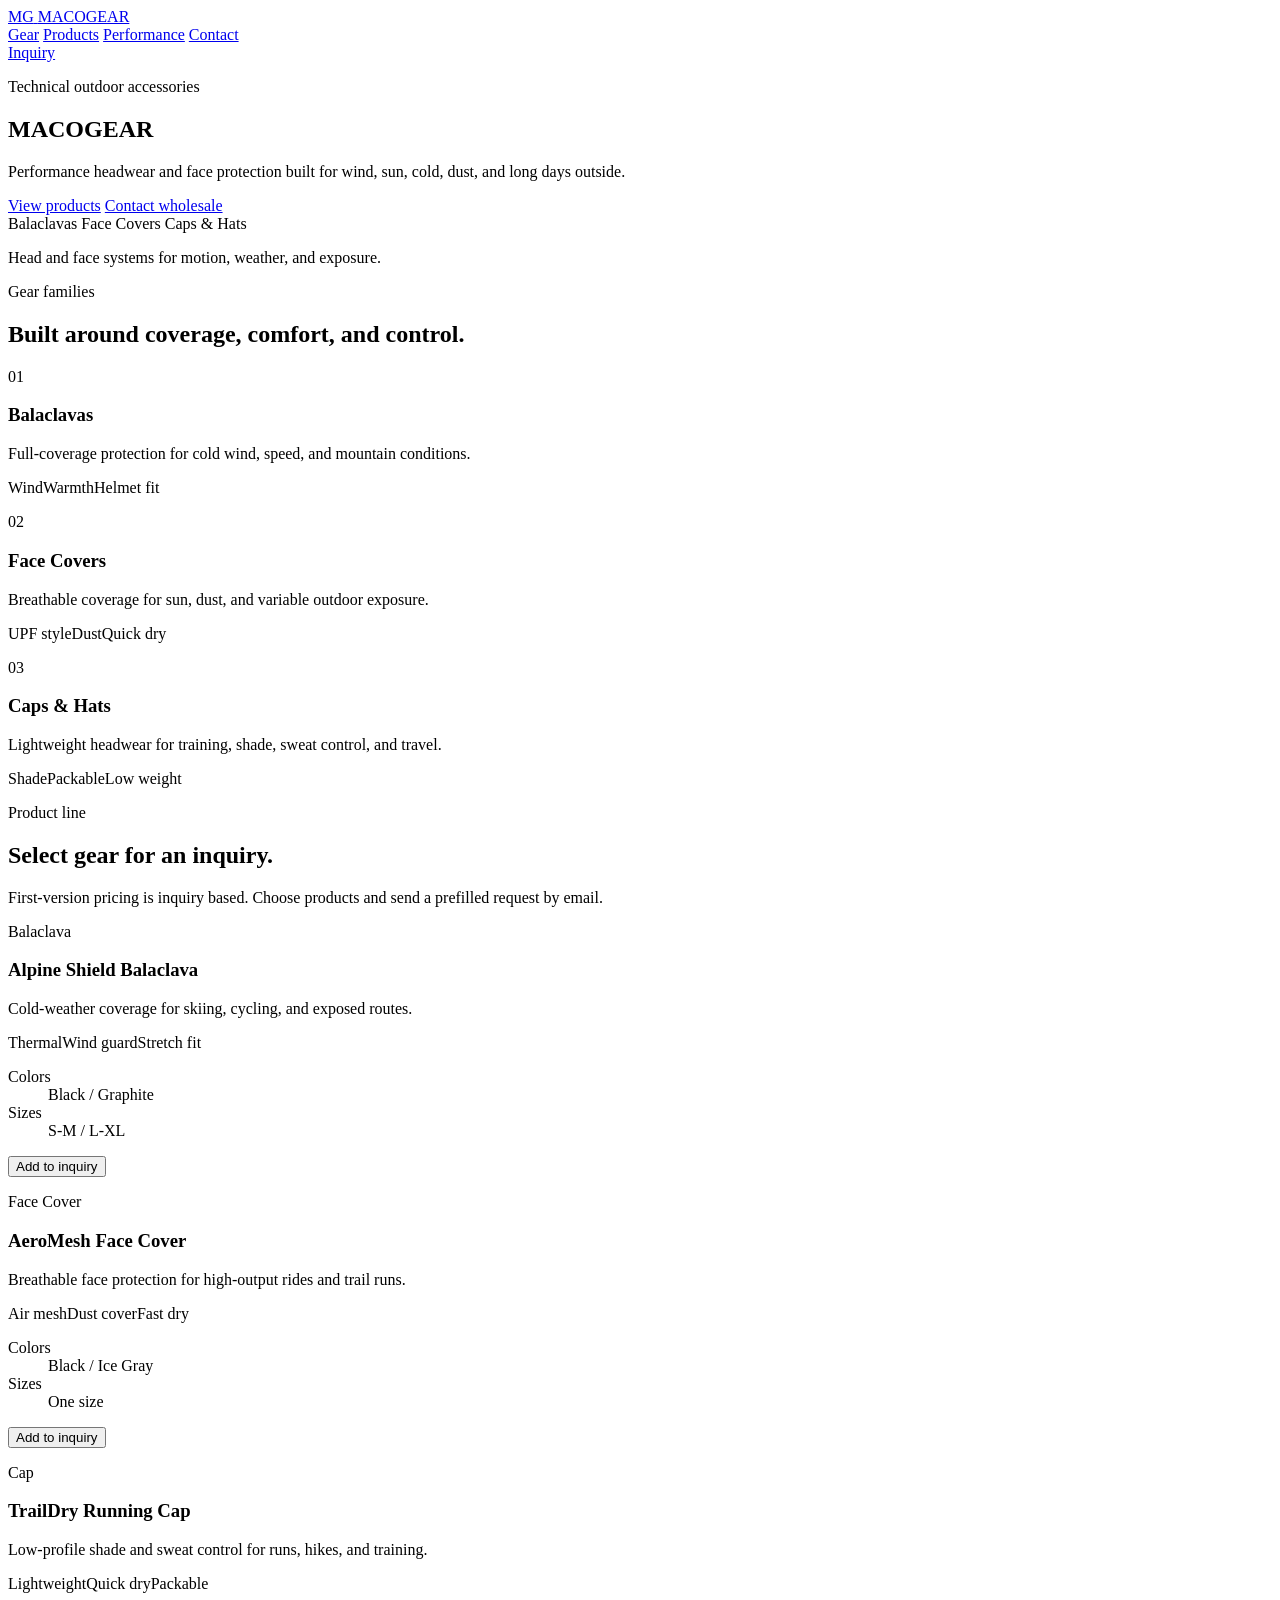
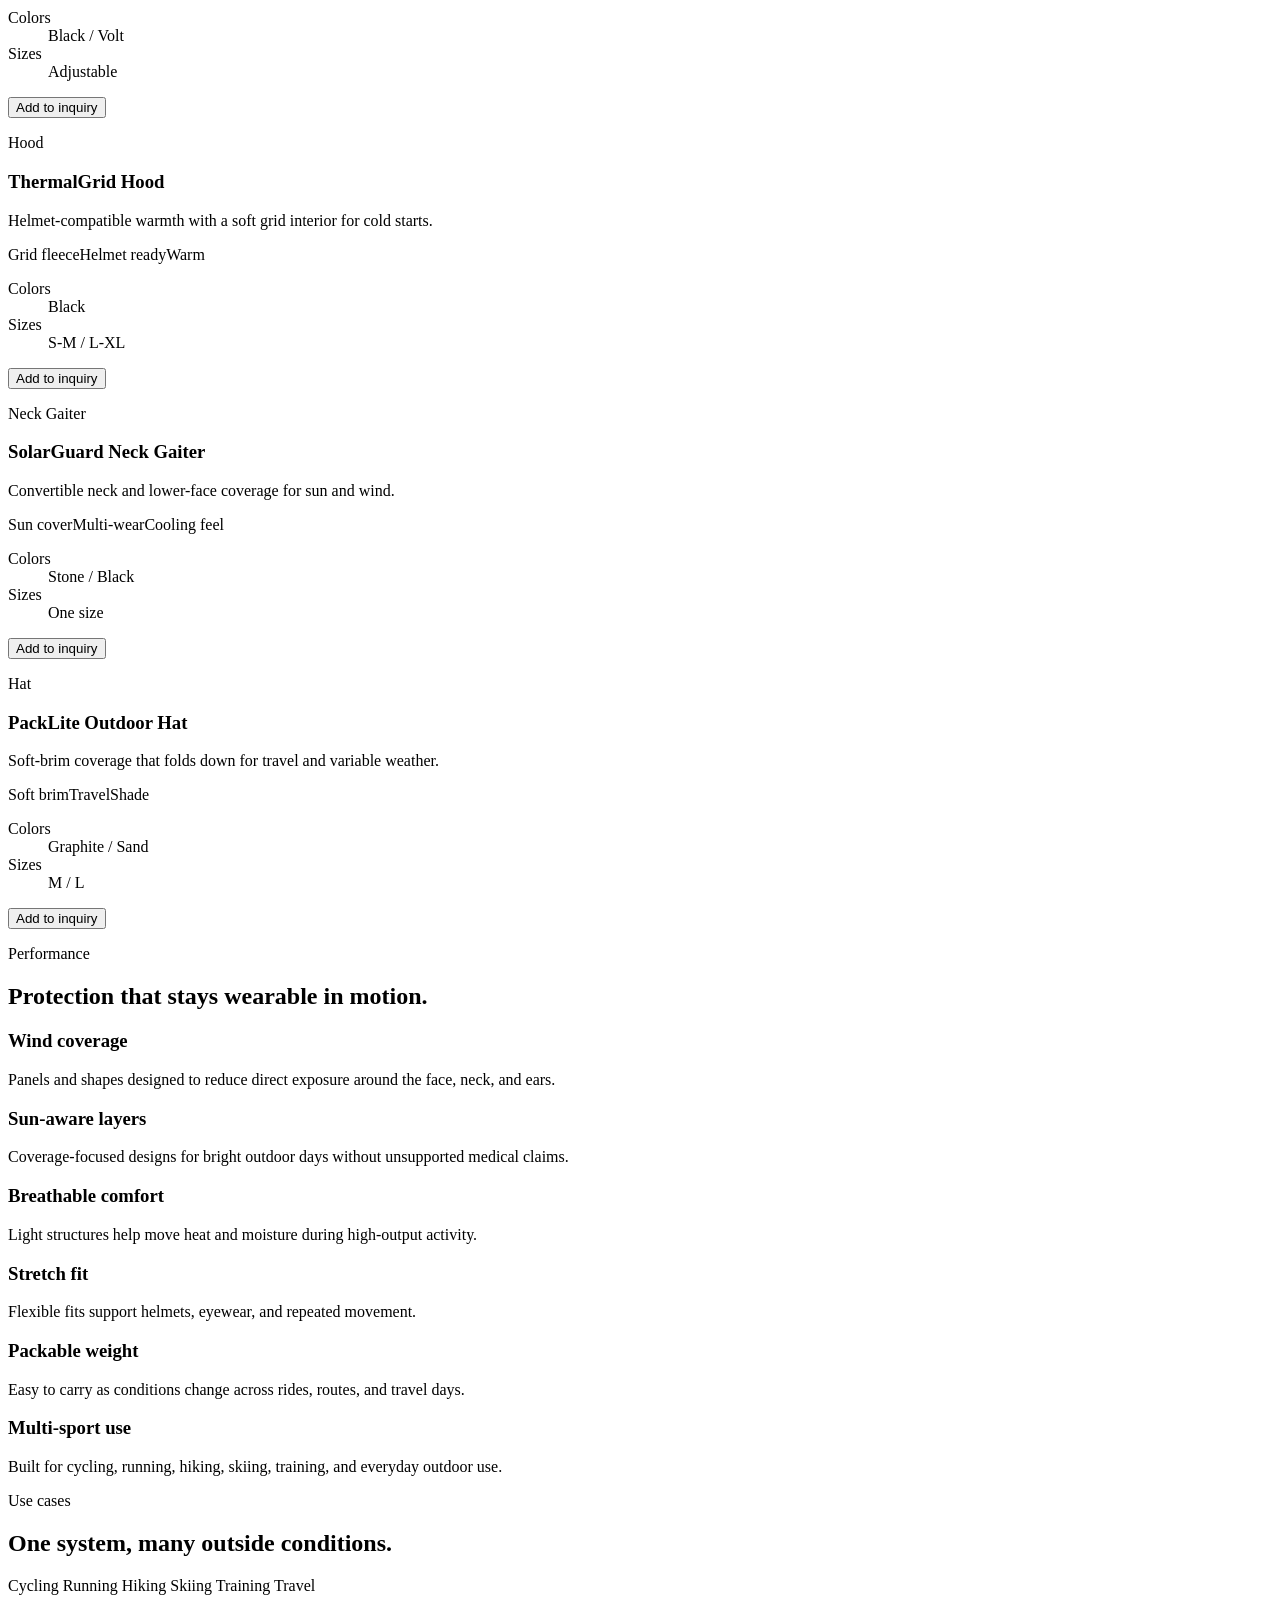
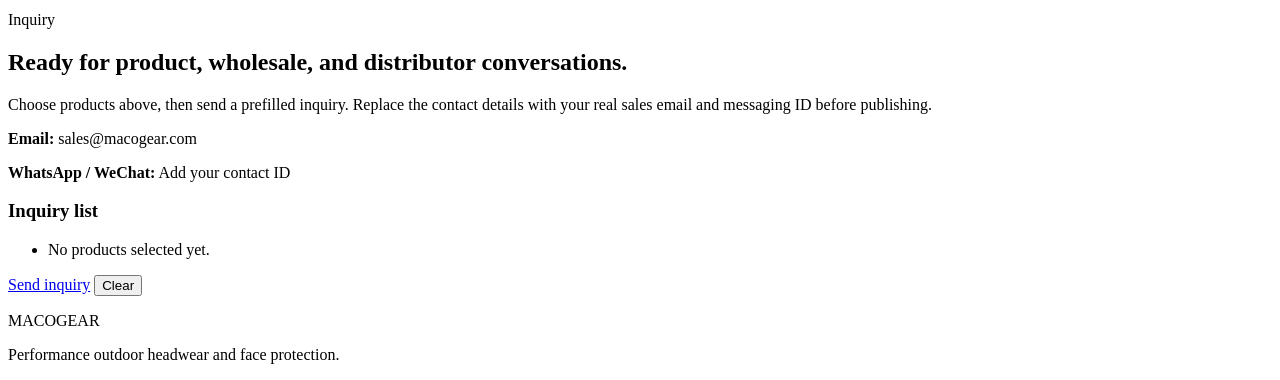
==== index.html @ 15960f17 "Build macogear site markup" ====
<!doctype html>
<html lang="en">
<head>
  <meta charset="utf-8">
  <meta name="viewport" content="width=device-width, initial-scale=1">
  <title>MACOGEAR | Performance Outdoor Headwear</title>
  <meta name="description" content="MACOGEAR designs performance outdoor headwear and face protection for cycling, running, hiking, skiing, and training.">
  <link rel="stylesheet" href="styles.css">
</head>
<body>
  <header class="site-header">
    <a class="brand" href="#top" aria-label="MACOGEAR home">
      <span class="brand-mark">MG</span>
      <span>MACOGEAR</span>
    </a>
    <nav class="site-nav" aria-label="Main navigation">
      <a href="#gear">Gear</a>
      <a href="#products">Products</a>
      <a href="#performance">Performance</a>
      <a href="#contact">Contact</a>
    </nav>
    <a class="header-cta" href="#contact">Inquiry</a>
  </header>

  <main id="top">
    <section class="hero" aria-labelledby="hero-title">
      <div class="hero-copy">
        <p class="eyebrow">Technical outdoor accessories</p>
        <h1 id="hero-title">MACOGEAR</h1>
        <p class="hero-lede">Performance headwear and face protection built for wind, sun, cold, dust, and long days outside.</p>
        <div class="hero-actions">
          <a class="button button-primary" href="#products">View products</a>
          <a class="button button-secondary" href="#contact">Contact wholesale</a>
        </div>
      </div>
      <div class="hero-panel" aria-label="MACOGEAR product focus">
        <div class="product-orbit">
          <span>Balaclavas</span>
          <span>Face Covers</span>
          <span>Caps & Hats</span>
        </div>
        <div class="mask-visual" aria-hidden="true">
          <span class="mask-line mask-line-one"></span>
          <span class="mask-line mask-line-two"></span>
          <span class="mask-line mask-line-three"></span>
        </div>
        <p>Head and face systems for motion, weather, and exposure.</p>
      </div>
    </section>

    <section class="section" id="gear" aria-labelledby="gear-title">
      <div class="section-heading">
        <p class="eyebrow">Gear families</p>
        <h2 id="gear-title">Built around coverage, comfort, and control.</h2>
      </div>
      <div class="series-grid">
        <article class="series-card">
          <p class="series-index">01</p>
          <h3>Balaclavas</h3>
          <p>Full-coverage protection for cold wind, speed, and mountain conditions.</p>
          <div class="tag-row"><span>Wind</span><span>Warmth</span><span>Helmet fit</span></div>
        </article>
        <article class="series-card">
          <p class="series-index">02</p>
          <h3>Face Covers</h3>
          <p>Breathable coverage for sun, dust, and variable outdoor exposure.</p>
          <div class="tag-row"><span>UPF style</span><span>Dust</span><span>Quick dry</span></div>
        </article>
        <article class="series-card">
          <p class="series-index">03</p>
          <h3>Caps & Hats</h3>
          <p>Lightweight headwear for training, shade, sweat control, and travel.</p>
          <div class="tag-row"><span>Shade</span><span>Packable</span><span>Low weight</span></div>
        </article>
      </div>
    </section>

    <section class="section product-section" id="products" aria-labelledby="products-title">
      <div class="section-heading split">
        <div>
          <p class="eyebrow">Product line</p>
          <h2 id="products-title">Select gear for an inquiry.</h2>
        </div>
        <p>First-version pricing is inquiry based. Choose products and send a prefilled request by email.</p>
      </div>
      <div class="product-grid">
        <article class="product-card" data-product="Alpine Shield Balaclava">
          <p class="product-category">Balaclava</p>
          <h3>Alpine Shield Balaclava</h3>
          <p>Cold-weather coverage for skiing, cycling, and exposed routes.</p>
          <div class="tag-row"><span>Thermal</span><span>Wind guard</span><span>Stretch fit</span></div>
          <dl>
            <div><dt>Colors</dt><dd>Black / Graphite</dd></div>
            <div><dt>Sizes</dt><dd>S-M / L-XL</dd></div>
          </dl>
          <button class="button button-card" type="button" data-add-product="Alpine Shield Balaclava">Add to inquiry</button>
        </article>
        <article class="product-card" data-product="AeroMesh Face Cover">
          <p class="product-category">Face Cover</p>
          <h3>AeroMesh Face Cover</h3>
          <p>Breathable face protection for high-output rides and trail runs.</p>
          <div class="tag-row"><span>Air mesh</span><span>Dust cover</span><span>Fast dry</span></div>
          <dl>
            <div><dt>Colors</dt><dd>Black / Ice Gray</dd></div>
            <div><dt>Sizes</dt><dd>One size</dd></div>
          </dl>
          <button class="button button-card" type="button" data-add-product="AeroMesh Face Cover">Add to inquiry</button>
        </article>
        <article class="product-card" data-product="TrailDry Running Cap">
          <p class="product-category">Cap</p>
          <h3>TrailDry Running Cap</h3>
          <p>Low-profile shade and sweat control for runs, hikes, and training.</p>
          <div class="tag-row"><span>Lightweight</span><span>Quick dry</span><span>Packable</span></div>
          <dl>
            <div><dt>Colors</dt><dd>Black / Volt</dd></div>
            <div><dt>Sizes</dt><dd>Adjustable</dd></div>
          </dl>
          <button class="button button-card" type="button" data-add-product="TrailDry Running Cap">Add to inquiry</button>
        </article>
        <article class="product-card" data-product="ThermalGrid Hood">
          <p class="product-category">Hood</p>
          <h3>ThermalGrid Hood</h3>
          <p>Helmet-compatible warmth with a soft grid interior for cold starts.</p>
          <div class="tag-row"><span>Grid fleece</span><span>Helmet ready</span><span>Warm</span></div>
          <dl>
            <div><dt>Colors</dt><dd>Black</dd></div>
            <div><dt>Sizes</dt><dd>S-M / L-XL</dd></div>
          </dl>
          <button class="button button-card" type="button" data-add-product="ThermalGrid Hood">Add to inquiry</button>
        </article>
        <article class="product-card" data-product="SolarGuard Neck Gaiter">
          <p class="product-category">Neck Gaiter</p>
          <h3>SolarGuard Neck Gaiter</h3>
          <p>Convertible neck and lower-face coverage for sun and wind.</p>
          <div class="tag-row"><span>Sun cover</span><span>Multi-wear</span><span>Cooling feel</span></div>
          <dl>
            <div><dt>Colors</dt><dd>Stone / Black</dd></div>
            <div><dt>Sizes</dt><dd>One size</dd></div>
          </dl>
          <button class="button button-card" type="button" data-add-product="SolarGuard Neck Gaiter">Add to inquiry</button>
        </article>
        <article class="product-card" data-product="PackLite Outdoor Hat">
          <p class="product-category">Hat</p>
          <h3>PackLite Outdoor Hat</h3>
          <p>Soft-brim coverage that folds down for travel and variable weather.</p>
          <div class="tag-row"><span>Soft brim</span><span>Travel</span><span>Shade</span></div>
          <dl>
            <div><dt>Colors</dt><dd>Graphite / Sand</dd></div>
            <div><dt>Sizes</dt><dd>M / L</dd></div>
          </dl>
          <button class="button button-card" type="button" data-add-product="PackLite Outdoor Hat">Add to inquiry</button>
        </article>
      </div>
    </section>

    <section class="section performance" id="performance" aria-labelledby="performance-title">
      <div class="section-heading">
        <p class="eyebrow">Performance</p>
        <h2 id="performance-title">Protection that stays wearable in motion.</h2>
      </div>
      <div class="feature-grid">
        <article><h3>Wind coverage</h3><p>Panels and shapes designed to reduce direct exposure around the face, neck, and ears.</p></article>
        <article><h3>Sun-aware layers</h3><p>Coverage-focused designs for bright outdoor days without unsupported medical claims.</p></article>
        <article><h3>Breathable comfort</h3><p>Light structures help move heat and moisture during high-output activity.</p></article>
        <article><h3>Stretch fit</h3><p>Flexible fits support helmets, eyewear, and repeated movement.</p></article>
        <article><h3>Packable weight</h3><p>Easy to carry as conditions change across rides, routes, and travel days.</p></article>
        <article><h3>Multi-sport use</h3><p>Built for cycling, running, hiking, skiing, training, and everyday outdoor use.</p></article>
      </div>
    </section>

    <section class="section use-cases" aria-labelledby="use-title">
      <div class="section-heading split">
        <div>
          <p class="eyebrow">Use cases</p>
          <h2 id="use-title">One system, many outside conditions.</h2>
        </div>
      </div>
      <div class="case-strip" aria-label="Outdoor use cases">
        <span>Cycling</span>
        <span>Running</span>
        <span>Hiking</span>
        <span>Skiing</span>
        <span>Training</span>
        <span>Travel</span>
      </div>
    </section>

    <section class="section contact" id="contact" aria-labelledby="contact-title">
      <div class="contact-copy">
        <p class="eyebrow">Inquiry</p>
        <h2 id="contact-title">Ready for product, wholesale, and distributor conversations.</h2>
        <p>Choose products above, then send a prefilled inquiry. Replace the contact details with your real sales email and messaging ID before publishing.</p>
        <div class="contact-methods">
          <p><strong>Email:</strong> sales@macogear.com</p>
          <p><strong>WhatsApp / WeChat:</strong> Add your contact ID</p>
        </div>
      </div>
      <aside class="inquiry-panel" aria-labelledby="inquiry-title">
        <h3 id="inquiry-title">Inquiry list</h3>
        <ul id="inquiry-list" class="inquiry-list">
          <li class="empty-state">No products selected yet.</li>
        </ul>
        <div class="inquiry-actions">
          <a class="button button-primary disabled" id="send-inquiry" href="mailto:sales@macogear.com?subject=MACOGEAR%20Product%20Inquiry">Send inquiry</a>
          <button class="button button-secondary" id="clear-inquiry" type="button">Clear</button>
        </div>
      </aside>
    </section>
  </main>

  <footer class="site-footer">
    <p>MACOGEAR</p>
    <p>Performance outdoor headwear and face protection.</p>
  </footer>

  <script src="script.js"></script>
</body>
</html>
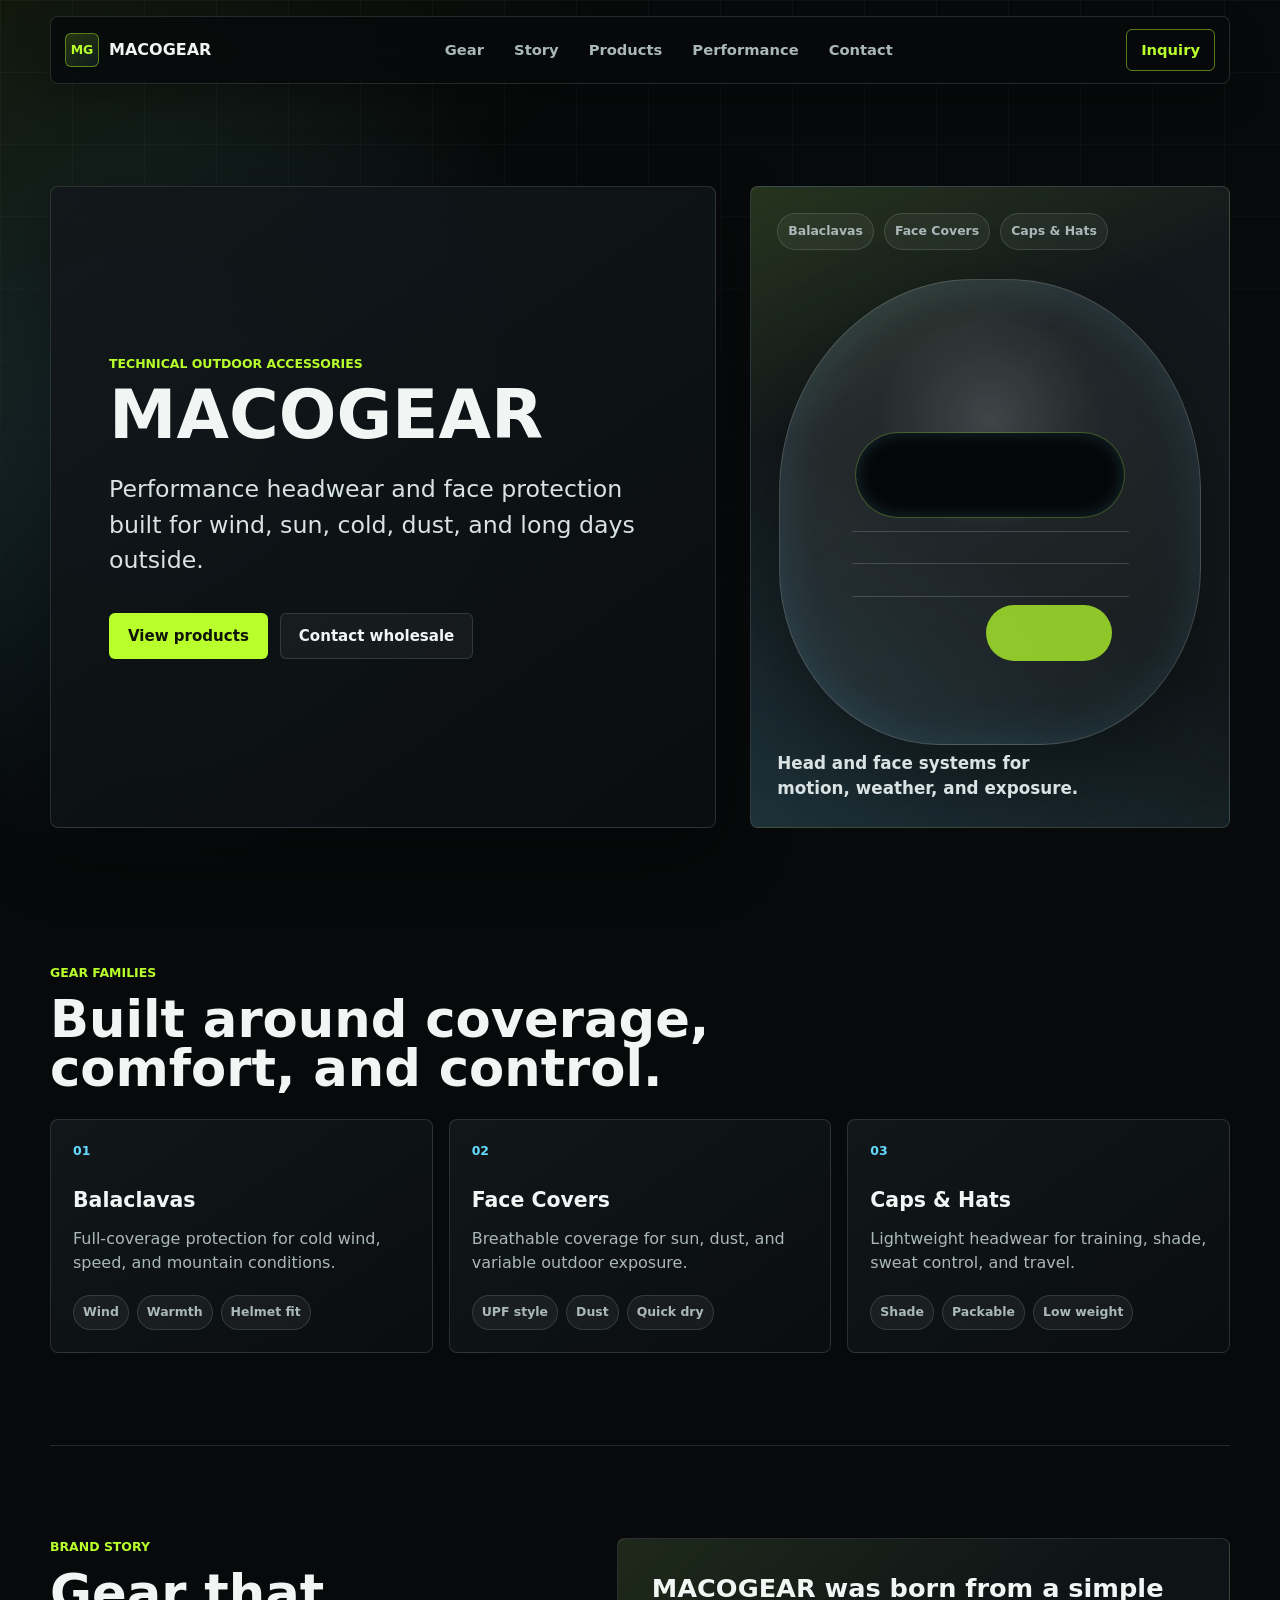
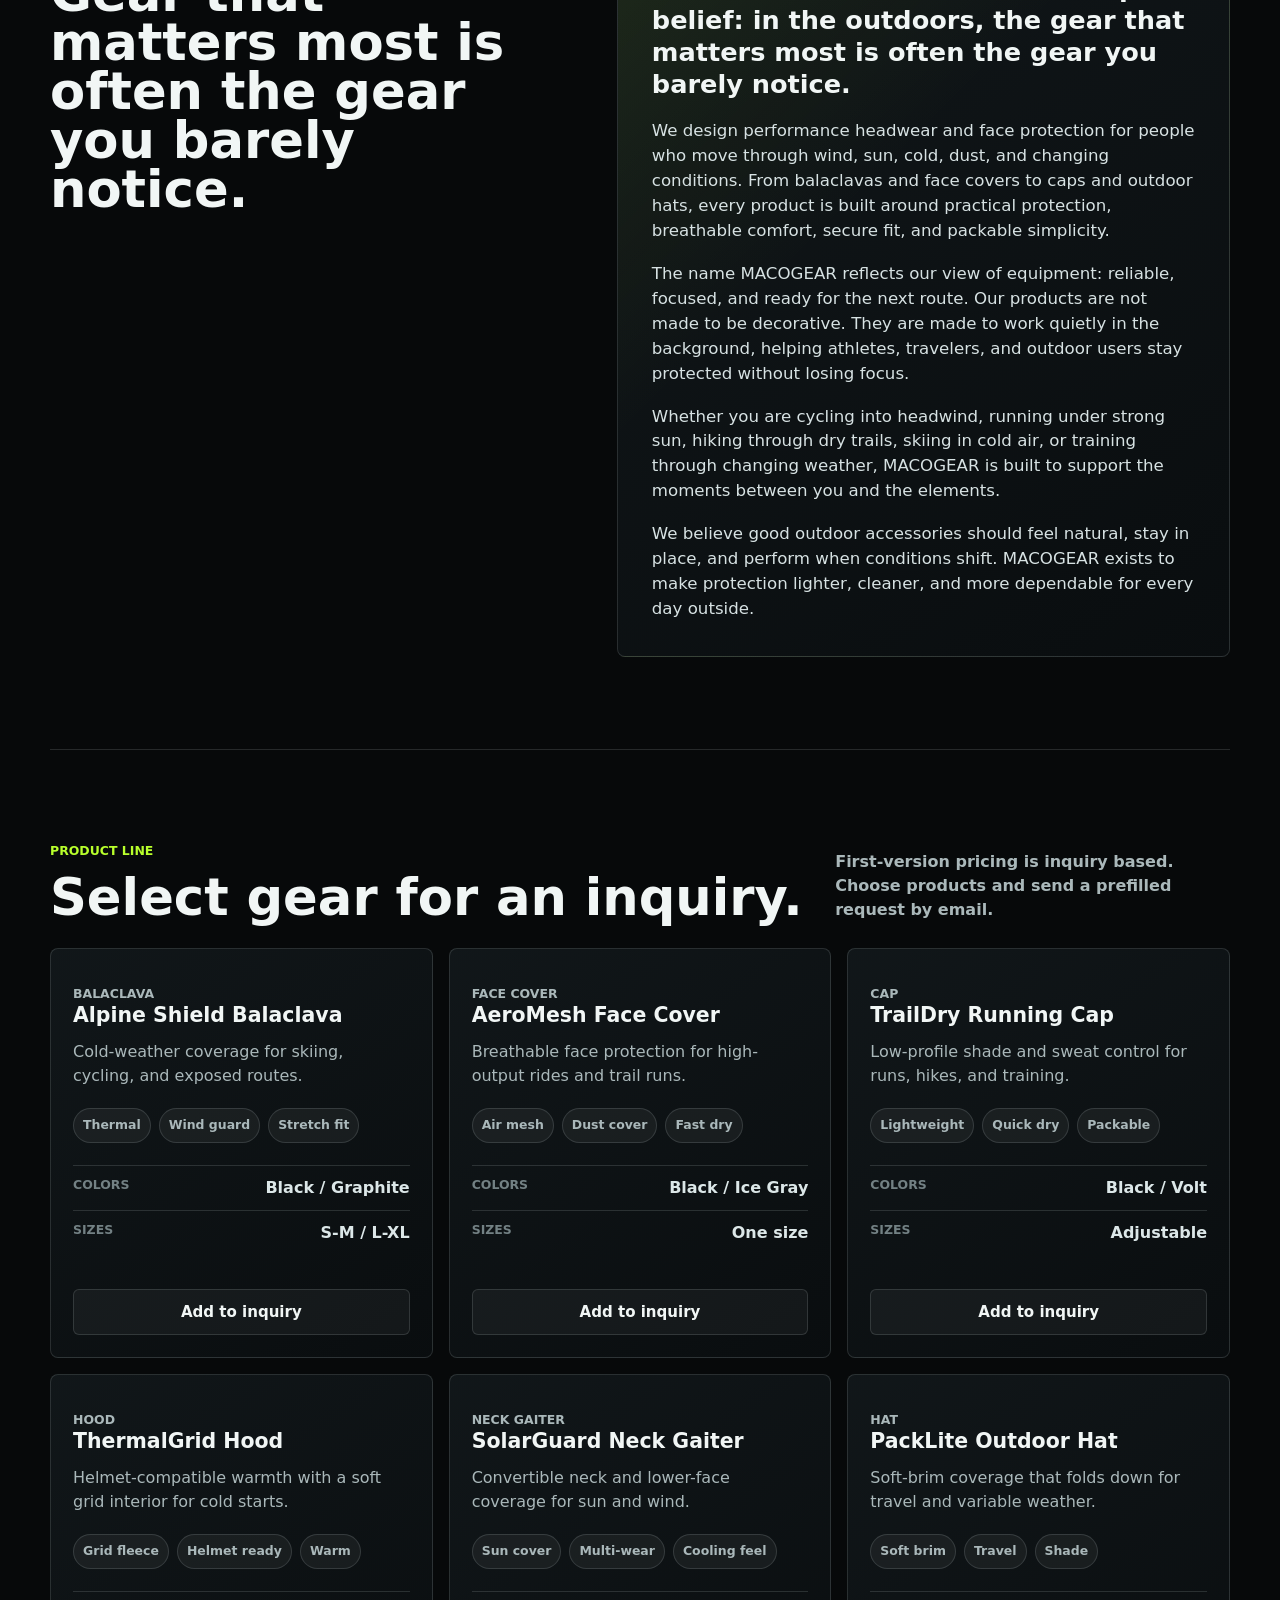
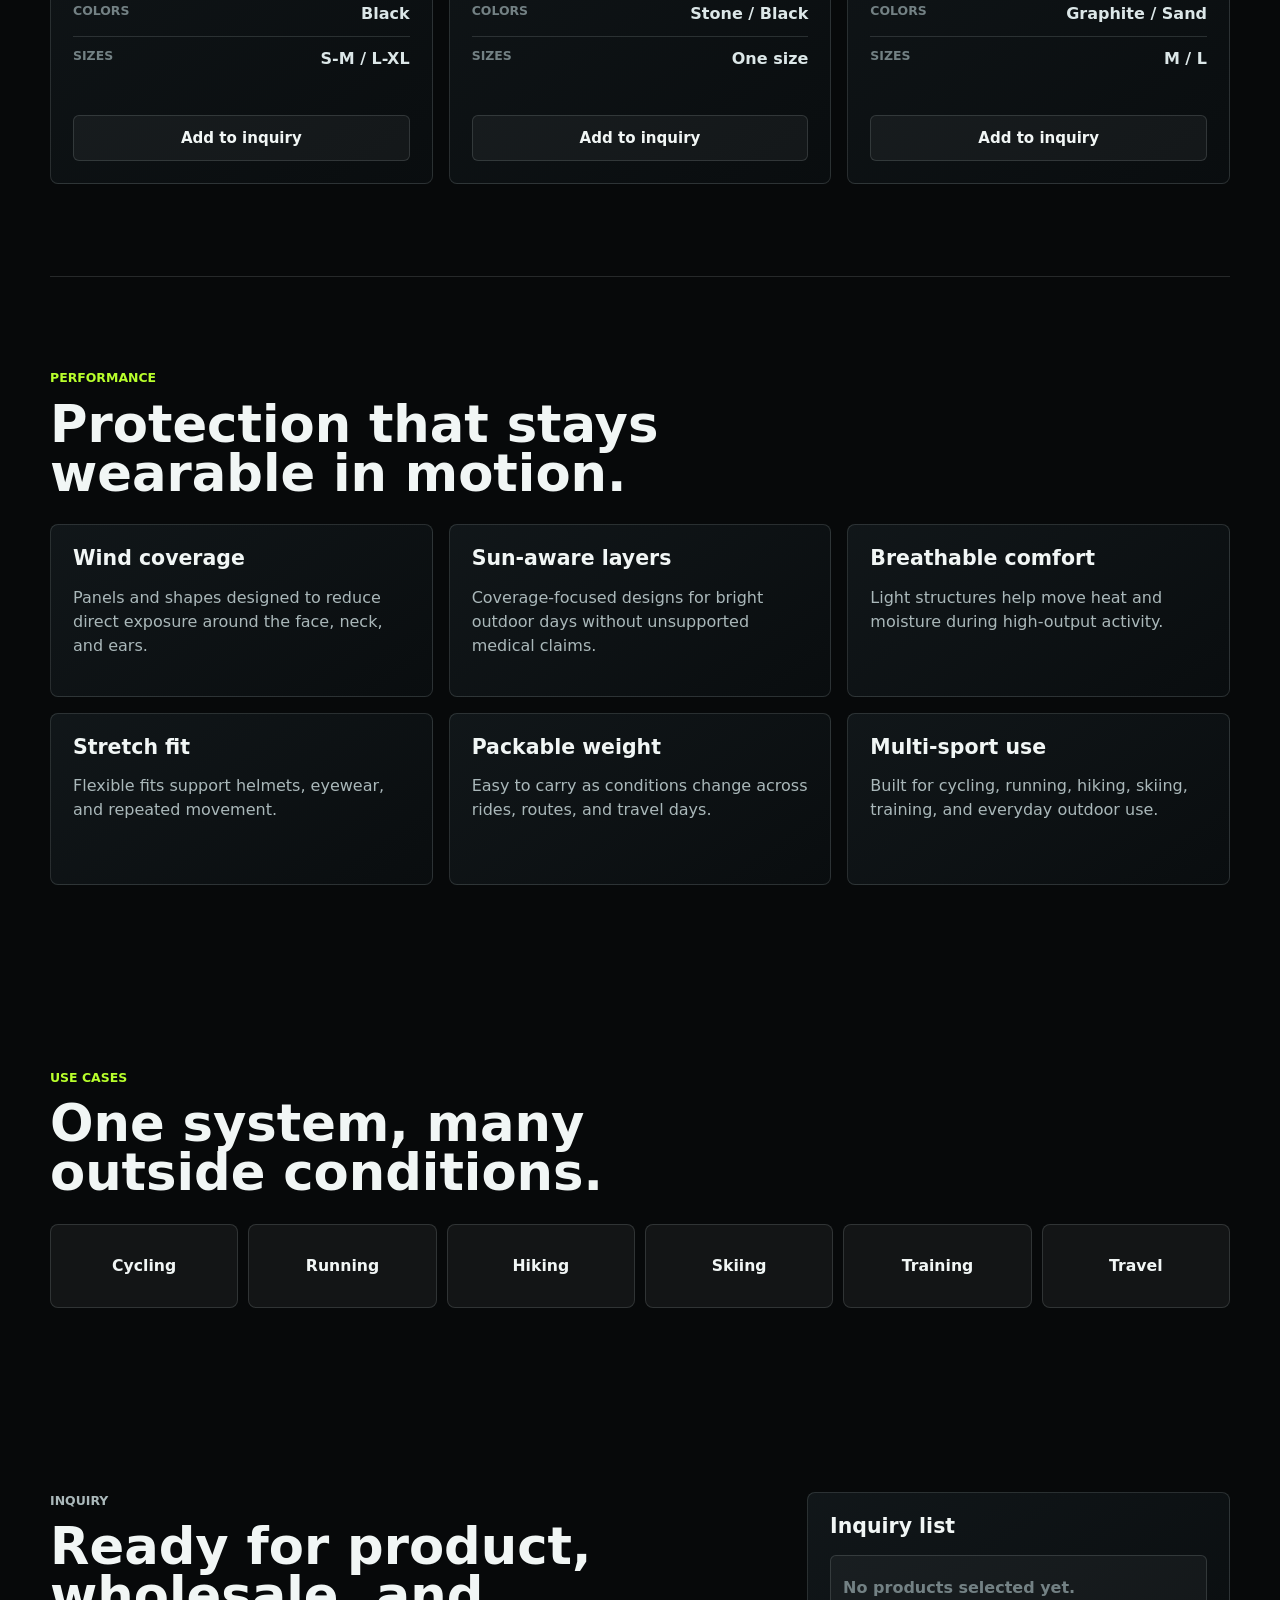
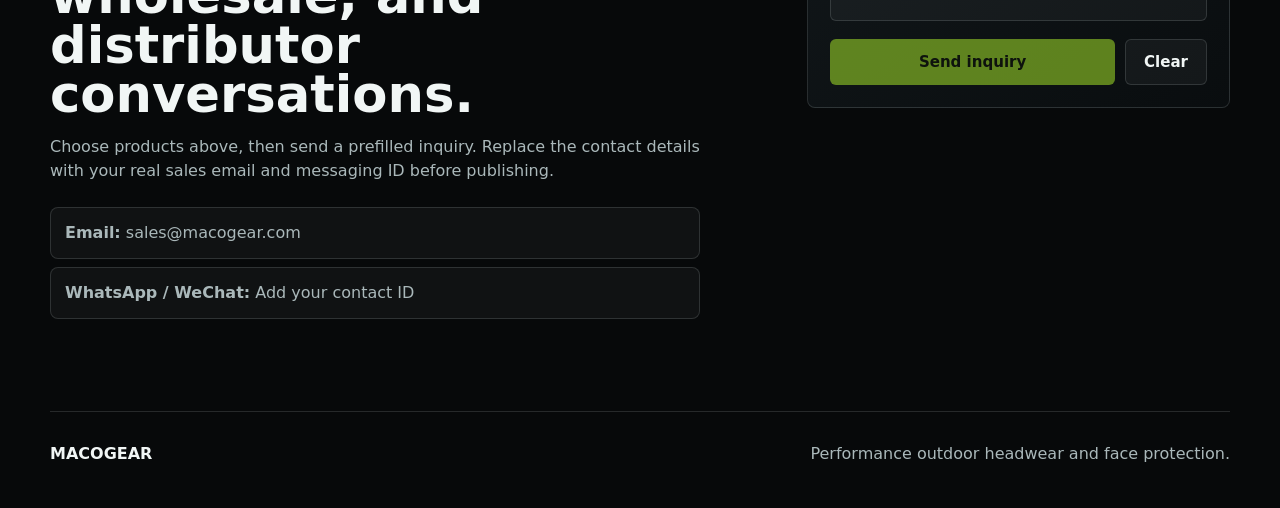
==== commit aad0f070: "Add macogear brand story" ====
--- a/index.html
+++ b/index.html
@@ -15,6 +15,7 @@
     </a>
     <nav class="site-nav" aria-label="Main navigation">
       <a href="#gear">Gear</a>
+      <a href="#story">Story</a>
       <a href="#products">Products</a>
       <a href="#performance">Performance</a>
       <a href="#contact">Contact</a>
@@ -75,6 +76,20 @@
       </div>
     </section>
 
+    <section class="section story-section" id="story" aria-labelledby="story-title">
+      <div class="story-kicker">
+        <p class="eyebrow">Brand story</p>
+        <h2 id="story-title">Gear that matters most is often the gear you barely notice.</h2>
+      </div>
+      <div class="story-copy">
+        <p>MACOGEAR was born from a simple belief: in the outdoors, the gear that matters most is often the gear you barely notice.</p>
+        <p>We design performance headwear and face protection for people who move through wind, sun, cold, dust, and changing conditions. From balaclavas and face covers to caps and outdoor hats, every product is built around practical protection, breathable comfort, secure fit, and packable simplicity.</p>
+        <p>The name MACOGEAR reflects our view of equipment: reliable, focused, and ready for the next route. Our products are not made to be decorative. They are made to work quietly in the background, helping athletes, travelers, and outdoor users stay protected without losing focus.</p>
+        <p>Whether you are cycling into headwind, running under strong sun, hiking through dry trails, skiing in cold air, or training through changing weather, MACOGEAR is built to support the moments between you and the elements.</p>
+        <p>We believe good outdoor accessories should feel natural, stay in place, and perform when conditions shift. MACOGEAR exists to make protection lighter, cleaner, and more dependable for every day outside.</p>
+      </div>
+    </section>
+
     <section class="section product-section" id="products" aria-labelledby="products-title">
       <div class="section-heading split">
         <div>
--- a/styles.css
+++ b/styles.css
@@ -0,0 +1,833 @@
+:root {
+  color-scheme: dark;
+  --bg: #07090a;
+  --bg-soft: #0d1113;
+  --panel: #12181b;
+  --panel-strong: #182126;
+  --line: rgba(225, 236, 239, 0.14);
+  --text: #f1f6f5;
+  --muted: #aab8ba;
+  --dim: #738184;
+  --accent: #b8ff2c;
+  --accent-cool: #66d9ff;
+  --danger: #ff6b57;
+  --shadow: 0 24px 70px rgba(0, 0, 0, 0.38);
+}
+
+* {
+  box-sizing: border-box;
+}
+
+html {
+  scroll-behavior: smooth;
+  overflow-x: hidden;
+}
+
+body {
+  margin: 0;
+  min-width: 320px;
+  overflow-x: hidden;
+  background:
+    radial-gradient(circle at 12% 8%, rgba(102, 217, 255, 0.14), transparent 28rem),
+    linear-gradient(135deg, rgba(184, 255, 44, 0.06), transparent 30rem),
+    var(--bg);
+  color: var(--text);
+  font-family: Inter, ui-sans-serif, system-ui, -apple-system, BlinkMacSystemFont, "Segoe UI", sans-serif;
+  line-height: 1.5;
+}
+
+body::before {
+  position: fixed;
+  inset: 0;
+  z-index: -1;
+  pointer-events: none;
+  content: "";
+  background-image:
+    linear-gradient(rgba(255, 255, 255, 0.035) 1px, transparent 1px),
+    linear-gradient(90deg, rgba(255, 255, 255, 0.035) 1px, transparent 1px);
+  background-size: 72px 72px;
+  mask-image: linear-gradient(to bottom, black, transparent 78%);
+}
+
+a {
+  color: inherit;
+  text-decoration: none;
+}
+
+button,
+a {
+  -webkit-tap-highlight-color: transparent;
+}
+
+.site-header {
+  position: sticky;
+  top: 0;
+  z-index: 20;
+  display: grid;
+  grid-template-columns: auto 1fr auto;
+  align-items: center;
+  gap: 24px;
+  width: min(1180px, calc(100% - 32px));
+  margin: 16px auto 0;
+  padding: 12px 14px;
+  border: 1px solid var(--line);
+  border-radius: 8px;
+  background: rgba(7, 9, 10, 0.82);
+  box-shadow: 0 16px 36px rgba(0, 0, 0, 0.24);
+  backdrop-filter: blur(18px);
+}
+
+.brand {
+  display: inline-flex;
+  align-items: center;
+  gap: 10px;
+  font-weight: 800;
+  letter-spacing: 0;
+}
+
+.brand-mark {
+  display: grid;
+  width: 34px;
+  height: 34px;
+  place-items: center;
+  border: 1px solid rgba(184, 255, 44, 0.42);
+  border-radius: 6px;
+  background: linear-gradient(145deg, rgba(184, 255, 44, 0.18), rgba(102, 217, 255, 0.08));
+  color: var(--accent);
+  font-size: 0.78rem;
+}
+
+.site-nav {
+  display: flex;
+  justify-content: center;
+  gap: 6px;
+}
+
+.site-nav a,
+.header-cta {
+  border-radius: 6px;
+  color: var(--muted);
+  font-size: 0.92rem;
+  font-weight: 700;
+}
+
+.site-nav a {
+  padding: 9px 12px;
+}
+
+.site-nav a:hover,
+.site-nav a:focus-visible {
+  background: rgba(255, 255, 255, 0.06);
+  color: var(--text);
+  outline: none;
+}
+
+.header-cta {
+  padding: 9px 14px;
+  border: 1px solid rgba(184, 255, 44, 0.48);
+  color: var(--accent);
+}
+
+.hero {
+  display: grid;
+  grid-template-columns: minmax(0, 1fr) minmax(340px, 0.72fr);
+  gap: 34px;
+  align-items: stretch;
+  width: min(1180px, calc(100% - 32px));
+  min-height: min(760px, calc(100svh - 104px));
+  margin: 28px auto 0;
+  padding: clamp(36px, 6vw, 74px) 0 44px;
+}
+
+.hero-copy,
+.hero-panel,
+.series-card,
+.product-card,
+.feature-grid article,
+.inquiry-panel {
+  border: 1px solid var(--line);
+  border-radius: 8px;
+  background: linear-gradient(145deg, rgba(18, 24, 27, 0.94), rgba(10, 14, 16, 0.94));
+}
+
+.hero-copy {
+  display: flex;
+  flex-direction: column;
+  justify-content: center;
+  padding: clamp(28px, 5vw, 58px);
+  overflow: hidden;
+  box-shadow: var(--shadow);
+}
+
+.eyebrow {
+  margin: 0 0 12px;
+  color: var(--accent);
+  font-size: 0.78rem;
+  font-weight: 900;
+  letter-spacing: 0;
+  text-transform: uppercase;
+}
+
+h1,
+h2,
+h3,
+p {
+  overflow-wrap: anywhere;
+}
+
+h1 {
+  margin: 0;
+  font-size: clamp(3rem, 5.3vw, 5rem);
+  line-height: 0.86;
+  letter-spacing: 0;
+  text-transform: uppercase;
+  white-space: nowrap;
+  overflow-wrap: normal;
+}
+
+.hero-lede {
+  max-width: 660px;
+  margin: 28px 0 0;
+  color: #d9e3e4;
+  font-size: clamp(1.12rem, 2vw, 1.48rem);
+}
+
+.hero-actions {
+  display: flex;
+  flex-wrap: wrap;
+  gap: 12px;
+  margin-top: 34px;
+}
+
+.button {
+  display: inline-flex;
+  align-items: center;
+  justify-content: center;
+  min-height: 46px;
+  padding: 0 18px;
+  border: 1px solid transparent;
+  border-radius: 6px;
+  cursor: pointer;
+  font: inherit;
+  font-size: 0.94rem;
+  font-weight: 900;
+  transition: transform 160ms ease, border-color 160ms ease, background 160ms ease, color 160ms ease;
+}
+
+.button:hover,
+.button:focus-visible {
+  transform: translateY(-1px);
+  outline: none;
+}
+
+.button-primary {
+  background: var(--accent);
+  color: #101507;
+}
+
+.button-secondary,
+.button-card {
+  border-color: var(--line);
+  background: rgba(255, 255, 255, 0.045);
+  color: var(--text);
+}
+
+.button-card {
+  width: 100%;
+  margin-top: auto;
+}
+
+.button-card.is-selected {
+  border-color: rgba(184, 255, 44, 0.6);
+  background: rgba(184, 255, 44, 0.12);
+  color: var(--accent);
+}
+
+.button.disabled {
+  pointer-events: none;
+  opacity: 0.48;
+}
+
+.hero-panel {
+  position: relative;
+  display: flex;
+  flex-direction: column;
+  justify-content: space-between;
+  min-height: 520px;
+  padding: 26px;
+  overflow: hidden;
+  background:
+    linear-gradient(155deg, rgba(184, 255, 44, 0.12), transparent 32%),
+    linear-gradient(30deg, rgba(102, 217, 255, 0.13), transparent 44%),
+    var(--panel);
+}
+
+.product-orbit {
+  display: flex;
+  flex-wrap: wrap;
+  gap: 10px;
+  position: relative;
+  z-index: 2;
+}
+
+.product-orbit span,
+.tag-row span,
+.case-strip span {
+  border: 1px solid var(--line);
+  border-radius: 999px;
+  background: rgba(255, 255, 255, 0.05);
+  color: var(--muted);
+  font-size: 0.78rem;
+  font-weight: 800;
+}
+
+.product-orbit span {
+  padding: 8px 10px;
+}
+
+.mask-visual {
+  position: absolute;
+  inset: 92px 28px 82px;
+  border: 1px solid rgba(255, 255, 255, 0.18);
+  border-radius: 46% 46% 38% 38%;
+  background:
+    radial-gradient(circle at 50% 30%, rgba(241, 246, 245, 0.14), transparent 7rem),
+    linear-gradient(145deg, rgba(255, 255, 255, 0.10), rgba(255, 255, 255, 0.02));
+  box-shadow: inset 0 0 50px rgba(102, 217, 255, 0.12), 0 34px 80px rgba(0, 0, 0, 0.35);
+}
+
+.mask-visual::before {
+  position: absolute;
+  top: 33%;
+  left: 18%;
+  width: 64%;
+  height: 18%;
+  border-radius: 999px;
+  background: #050607;
+  box-shadow: 0 0 0 1px rgba(184, 255, 44, 0.22), inset 0 0 18px rgba(102, 217, 255, 0.18);
+  content: "";
+}
+
+.mask-visual::after {
+  position: absolute;
+  right: 21%;
+  bottom: 18%;
+  width: 30%;
+  height: 12%;
+  border-radius: 999px;
+  background: rgba(184, 255, 44, 0.74);
+  content: "";
+}
+
+.mask-line {
+  position: absolute;
+  left: 17%;
+  right: 17%;
+  height: 1px;
+  background: rgba(255, 255, 255, 0.16);
+}
+
+.mask-line-one {
+  top: 54%;
+}
+
+.mask-line-two {
+  top: 61%;
+}
+
+.mask-line-three {
+  top: 68%;
+}
+
+.hero-panel p {
+  position: relative;
+  z-index: 2;
+  max-width: 310px;
+  margin: 0;
+  color: #d9e3e4;
+  font-size: 1.05rem;
+  font-weight: 700;
+}
+
+.section {
+  width: min(1180px, calc(100% - 32px));
+  margin: 0 auto;
+  padding: clamp(56px, 8vw, 92px) 0;
+}
+
+.section-heading {
+  max-width: 760px;
+  margin-bottom: 26px;
+}
+
+.section-heading.split {
+  display: grid;
+  grid-template-columns: minmax(0, 1fr) minmax(240px, 0.52fr);
+  gap: 26px;
+  align-items: end;
+  max-width: none;
+}
+
+.section-heading h2 {
+  margin: 0;
+  font-size: clamp(2rem, 4vw, 4rem);
+  line-height: 0.96;
+  letter-spacing: 0;
+}
+
+.section-heading p:not(.eyebrow) {
+  margin: 0;
+  color: var(--muted);
+  font-weight: 650;
+}
+
+.series-grid,
+.product-grid,
+.feature-grid {
+  display: grid;
+  gap: 16px;
+}
+
+.series-grid {
+  grid-template-columns: repeat(3, minmax(0, 1fr));
+}
+
+.series-card,
+.product-card,
+.feature-grid article {
+  padding: 22px;
+}
+
+.series-index,
+.product-category {
+  margin: 0 0 28px;
+  color: var(--accent-cool);
+  font-size: 0.78rem;
+  font-weight: 900;
+  text-transform: uppercase;
+}
+
+.series-card h3,
+.product-card h3,
+.feature-grid h3,
+.inquiry-panel h3 {
+  margin: 0;
+  font-size: 1.28rem;
+  line-height: 1.1;
+}
+
+.series-card p:not(.series-index),
+.product-card p,
+.feature-grid p,
+.contact-copy p {
+  color: var(--muted);
+}
+
+.tag-row {
+  display: flex;
+  flex-wrap: wrap;
+  gap: 8px;
+  margin-top: 20px;
+}
+
+.tag-row span,
+.case-strip span {
+  padding: 7px 9px;
+}
+
+.product-section {
+  border-top: 1px solid var(--line);
+  border-bottom: 1px solid var(--line);
+}
+
+.story-section {
+  display: grid;
+  grid-template-columns: minmax(0, 0.82fr) minmax(320px, 1fr);
+  gap: clamp(24px, 5vw, 64px);
+  align-items: start;
+  border-top: 1px solid var(--line);
+}
+
+.story-kicker {
+  position: sticky;
+  top: 104px;
+}
+
+.story-kicker h2 {
+  margin: 0;
+  font-size: clamp(2rem, 4vw, 4rem);
+  line-height: 0.96;
+  letter-spacing: 0;
+}
+
+.story-copy {
+  display: grid;
+  gap: 18px;
+  padding: clamp(22px, 4vw, 34px);
+  border: 1px solid var(--line);
+  border-radius: 8px;
+  background:
+    linear-gradient(135deg, rgba(184, 255, 44, 0.08), transparent 38%),
+    linear-gradient(145deg, rgba(18, 24, 27, 0.94), rgba(10, 14, 16, 0.94));
+}
+
+.story-copy p {
+  margin: 0;
+  color: #d7e2e3;
+  font-size: 1.04rem;
+}
+
+.story-copy p:first-child {
+  color: var(--text);
+  font-size: clamp(1.24rem, 2vw, 1.62rem);
+  font-weight: 850;
+  line-height: 1.25;
+}
+
+.product-grid {
+  grid-template-columns: repeat(3, minmax(0, 1fr));
+}
+
+.product-card {
+  display: flex;
+  min-height: 410px;
+  flex-direction: column;
+}
+
+.product-card p {
+  margin: 14px 0 0;
+}
+
+.product-card dl {
+  display: grid;
+  gap: 10px;
+  margin: 22px 0 20px;
+}
+
+.product-card dl div {
+  display: flex;
+  justify-content: space-between;
+  gap: 16px;
+  padding-top: 10px;
+  border-top: 1px solid var(--line);
+}
+
+.product-card dt {
+  color: var(--dim);
+  font-size: 0.78rem;
+  font-weight: 900;
+  text-transform: uppercase;
+}
+
+.product-card dd {
+  margin: 0;
+  color: #dce7e8;
+  font-weight: 750;
+  text-align: right;
+}
+
+.feature-grid {
+  grid-template-columns: repeat(3, minmax(0, 1fr));
+}
+
+.feature-grid article {
+  min-height: 172px;
+}
+
+.case-strip {
+  display: grid;
+  grid-template-columns: repeat(6, minmax(0, 1fr));
+  gap: 10px;
+}
+
+.case-strip span {
+  display: grid;
+  min-height: 84px;
+  place-items: center;
+  border-radius: 8px;
+  color: var(--text);
+  font-size: 0.98rem;
+}
+
+.contact {
+  display: grid;
+  grid-template-columns: minmax(0, 1fr) minmax(320px, 0.58fr);
+  gap: 28px;
+  align-items: start;
+}
+
+.contact-copy h2 {
+  margin: 0;
+  max-width: 720px;
+  font-size: clamp(2rem, 4vw, 4.4rem);
+  line-height: 0.96;
+}
+
+.contact-copy p {
+  max-width: 650px;
+}
+
+.contact-methods {
+  display: grid;
+  gap: 8px;
+  margin-top: 24px;
+}
+
+.contact-methods p {
+  margin: 0;
+  padding: 13px 14px;
+  border: 1px solid var(--line);
+  border-radius: 8px;
+  background: rgba(255, 255, 255, 0.04);
+}
+
+.inquiry-panel {
+  position: sticky;
+  top: 104px;
+  padding: 22px;
+}
+
+.inquiry-list {
+  display: grid;
+  gap: 10px;
+  min-height: 66px;
+  margin: 18px 0;
+  padding: 0;
+  list-style: none;
+}
+
+.inquiry-list li {
+  display: flex;
+  align-items: center;
+  justify-content: space-between;
+  gap: 12px;
+  padding: 11px 12px;
+  border: 1px solid var(--line);
+  border-radius: 6px;
+  color: #dce7e8;
+  background: rgba(255, 255, 255, 0.04);
+  font-weight: 750;
+}
+
+.inquiry-list .empty-state {
+  color: var(--dim);
+  font-weight: 700;
+}
+
+.remove-product {
+  display: inline-grid;
+  width: 30px;
+  height: 30px;
+  flex: 0 0 auto;
+  place-items: center;
+  border: 1px solid rgba(255, 255, 255, 0.16);
+  border-radius: 5px;
+  background: rgba(255, 255, 255, 0.03);
+  color: var(--muted);
+  cursor: pointer;
+  font: inherit;
+  font-weight: 900;
+}
+
+.remove-product:hover,
+.remove-product:focus-visible {
+  border-color: rgba(255, 107, 87, 0.5);
+  color: var(--danger);
+  outline: none;
+}
+
+.inquiry-actions {
+  display: grid;
+  grid-template-columns: 1fr auto;
+  gap: 10px;
+}
+
+.site-footer {
+  display: flex;
+  justify-content: space-between;
+  gap: 16px;
+  width: min(1180px, calc(100% - 32px));
+  margin: 0 auto;
+  padding: 30px 0 42px;
+  border-top: 1px solid var(--line);
+  color: var(--muted);
+}
+
+.site-footer p {
+  margin: 0;
+}
+
+.site-footer p:first-child {
+  color: var(--text);
+  font-weight: 900;
+}
+
+@media (max-width: 980px) {
+  .site-header {
+    grid-template-columns: 1fr auto;
+  }
+
+  .site-nav {
+    grid-column: 1 / -1;
+    grid-row: 2;
+    justify-content: flex-start;
+    overflow-x: auto;
+    padding-top: 4px;
+  }
+
+  .hero,
+  .contact,
+  .story-section {
+    grid-template-columns: 1fr;
+  }
+
+  .hero {
+    min-height: auto;
+    padding-top: 28px;
+  }
+
+  .hero-panel {
+    min-height: 430px;
+  }
+
+  .series-grid,
+  .product-grid,
+  .feature-grid {
+    grid-template-columns: repeat(2, minmax(0, 1fr));
+  }
+
+  .section-heading.split {
+    grid-template-columns: 1fr;
+  }
+
+  .case-strip {
+    grid-template-columns: repeat(3, minmax(0, 1fr));
+  }
+
+  .inquiry-panel {
+    position: static;
+  }
+
+  .story-kicker {
+    position: static;
+  }
+}
+
+@media (max-width: 680px) {
+  .site-header {
+    width: min(340px, calc(100vw - 20px));
+    max-width: min(340px, calc(100vw - 20px));
+    margin-right: 10px;
+    margin-left: 10px;
+    margin-top: 10px;
+    gap: 10px;
+    padding: 10px;
+  }
+
+  .brand {
+    font-size: 0.94rem;
+  }
+
+  .header-cta {
+    display: none;
+  }
+
+  .site-nav a {
+    padding: 8px 4px;
+    font-size: 0.84rem;
+    text-align: center;
+  }
+
+  .site-nav {
+    display: grid;
+    grid-template-columns: repeat(2, minmax(0, 1fr));
+    width: 100%;
+    gap: 4px;
+    overflow: visible;
+  }
+
+  .hero,
+  .section,
+  .site-footer {
+    width: min(340px, calc(100vw - 20px));
+    max-width: min(340px, calc(100vw - 20px));
+    margin-right: 10px;
+    margin-left: 10px;
+  }
+
+  .hero-copy {
+    padding: 26px 20px;
+    overflow: visible;
+  }
+
+  .hero-copy,
+  .hero-panel {
+    min-width: 0;
+  }
+
+  .hero-lede,
+  .section-heading,
+  .section-heading h2,
+  .story-kicker h2,
+  .contact-copy h2 {
+    width: 100%;
+    max-width: 100%;
+  }
+
+  .hero-lede {
+    font-size: 1rem;
+  }
+
+  h1 {
+    font-size: clamp(2.3rem, 10vw, 2.75rem);
+  }
+
+  .hero-actions,
+  .inquiry-actions {
+    grid-template-columns: 1fr;
+  }
+
+  .hero-actions {
+    display: grid;
+  }
+
+  .hero-actions .button {
+    width: 100%;
+  }
+
+  .hero-panel {
+    min-height: 360px;
+    padding: 18px;
+  }
+
+  .mask-visual {
+    inset: 84px 22px 70px;
+  }
+
+  .series-grid,
+  .product-grid,
+  .feature-grid,
+  .case-strip {
+    grid-template-columns: 1fr;
+  }
+
+  .series-card,
+  .product-card,
+  .story-copy,
+  .feature-grid article,
+  .inquiry-panel {
+    padding: 18px;
+  }
+
+  .product-card {
+    min-height: 0;
+  }
+
+  .case-strip span {
+    min-height: 58px;
+  }
+
+  .site-footer {
+    flex-direction: column;
+  }
+}
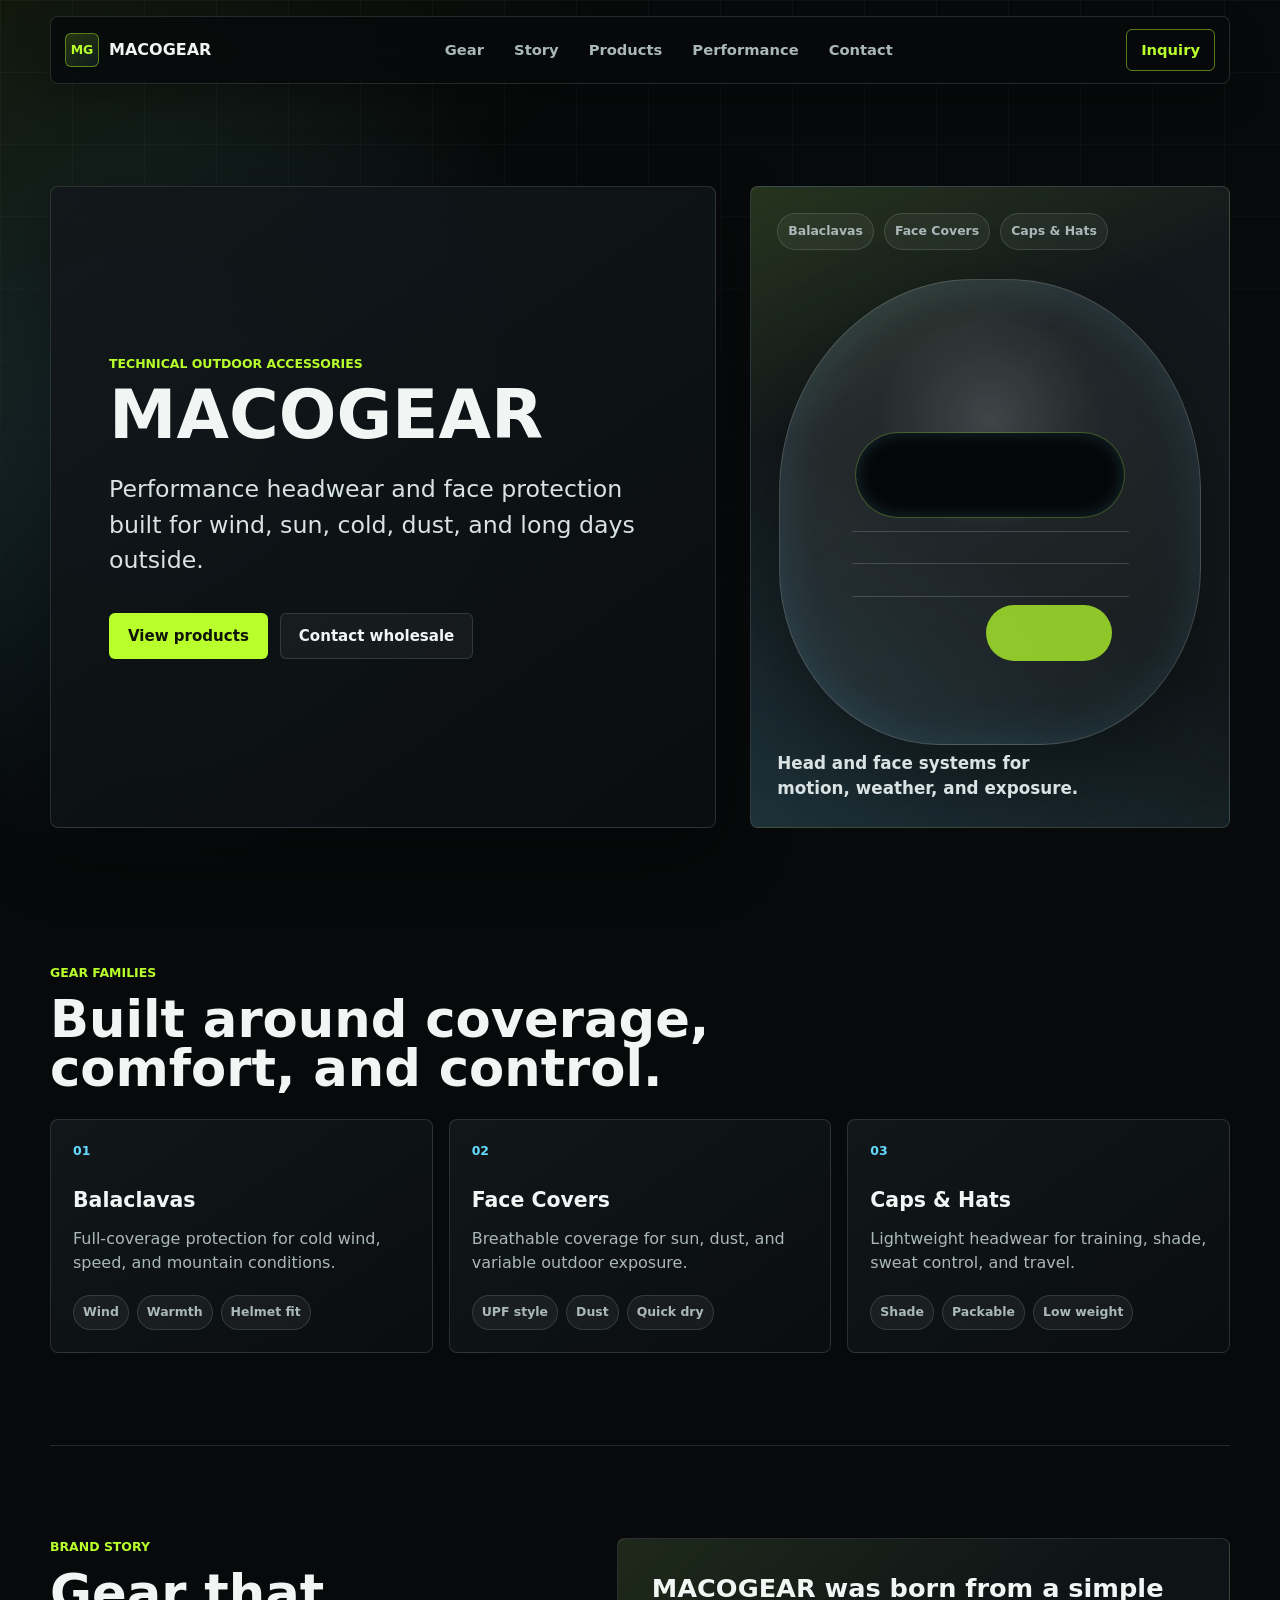
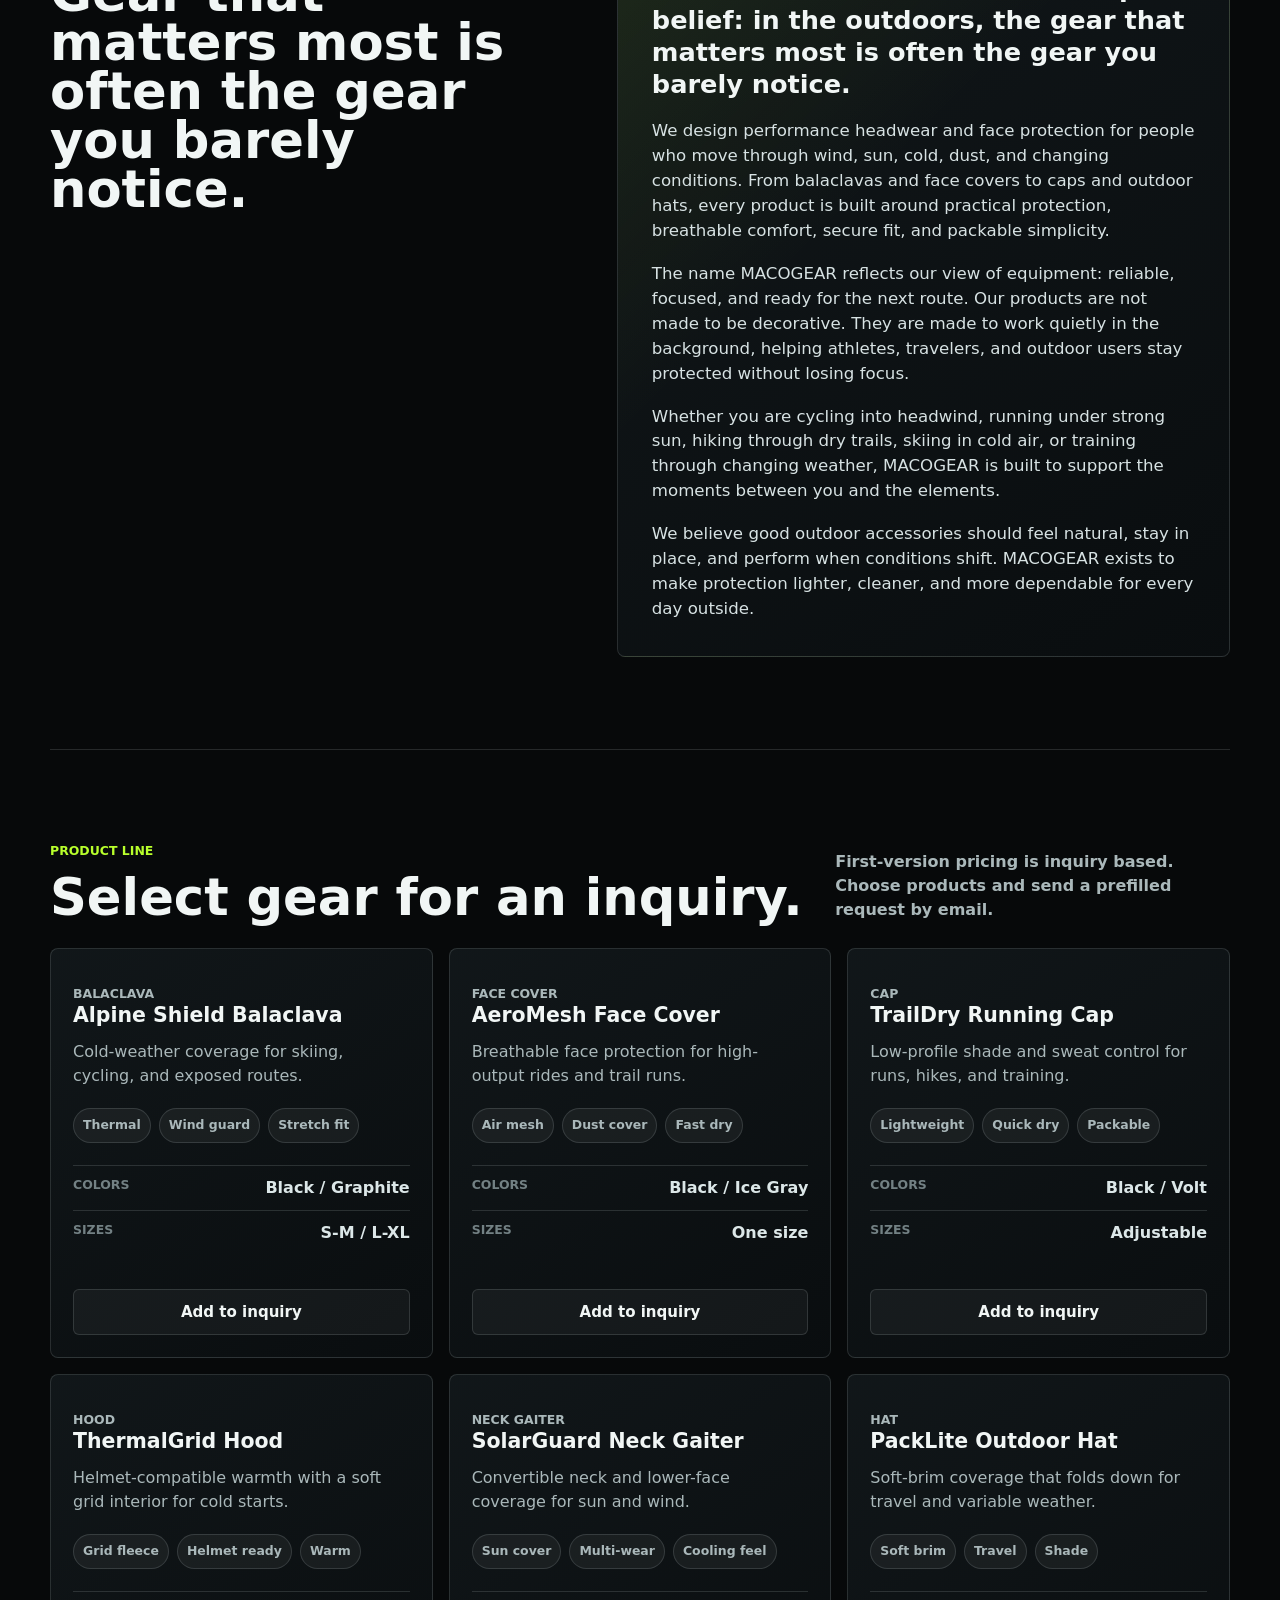
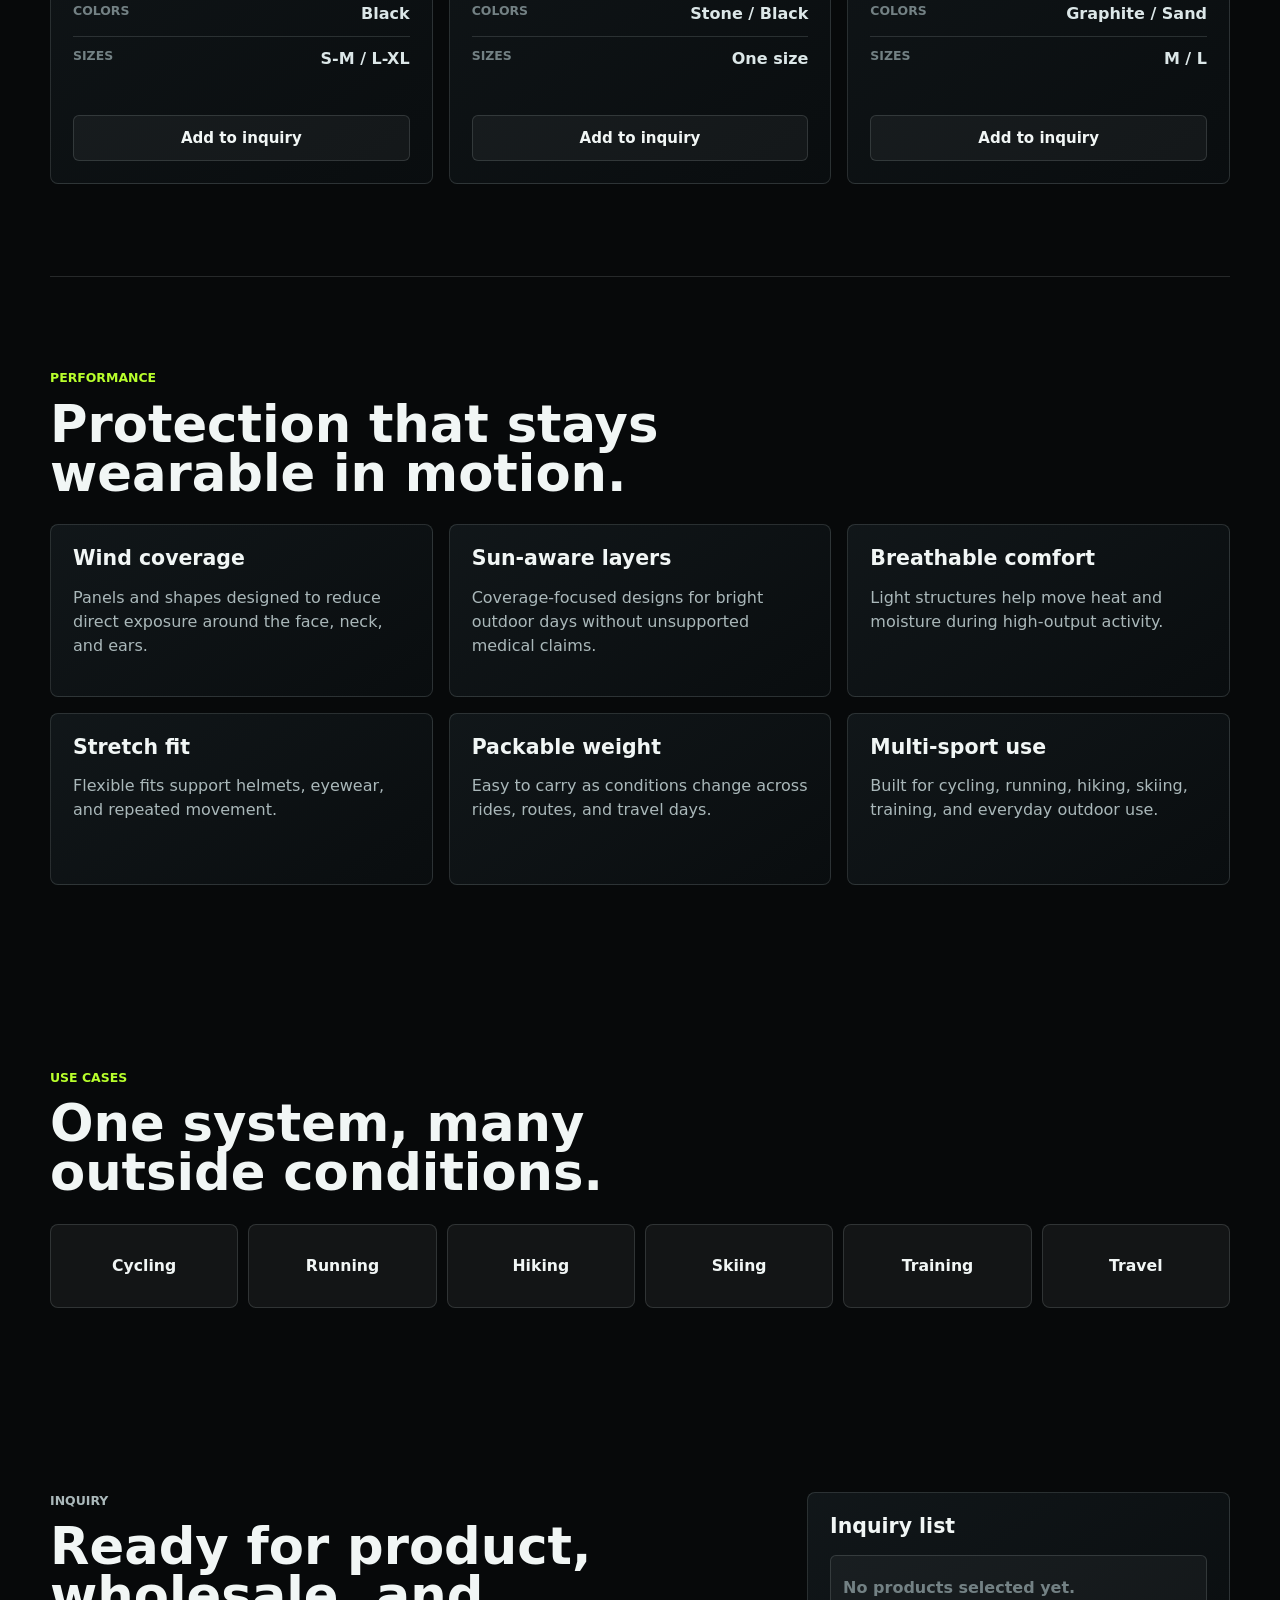
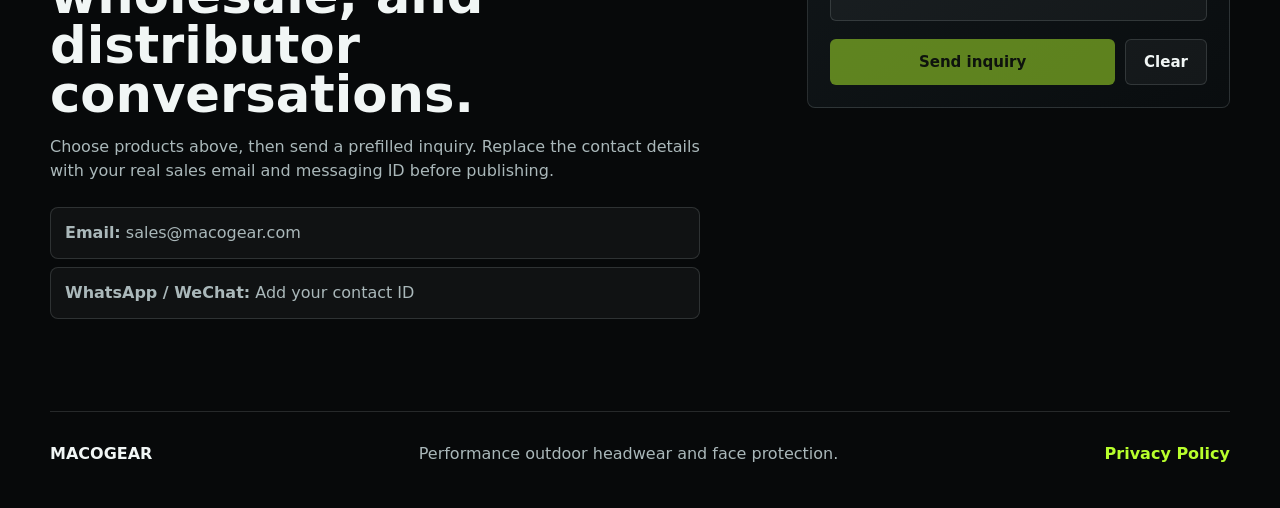
==== commit bdfeac05: "Add privacy policy page" ====
--- a/index.html
+++ b/index.html
@@ -226,6 +226,7 @@
   <footer class="site-footer">
     <p>MACOGEAR</p>
     <p>Performance outdoor headwear and face protection.</p>
+    <a href="privacy-policy.html">Privacy Policy</a>
   </footer>
 
   <script src="script.js"></script>
--- a/styles.css
+++ b/styles.css
@@ -644,6 +644,7 @@
 
 .site-footer {
   display: flex;
+  align-items: center;
   justify-content: space-between;
   gap: 16px;
   width: min(1180px, calc(100% - 32px));
@@ -660,6 +661,17 @@
 .site-footer p:first-child {
   color: var(--text);
   font-weight: 900;
+}
+
+.site-footer a {
+  color: var(--accent);
+  font-weight: 800;
+}
+
+.site-footer a:hover,
+.site-footer a:focus-visible {
+  text-decoration: underline;
+  outline: none;
 }
 
 @media (max-width: 980px) {
